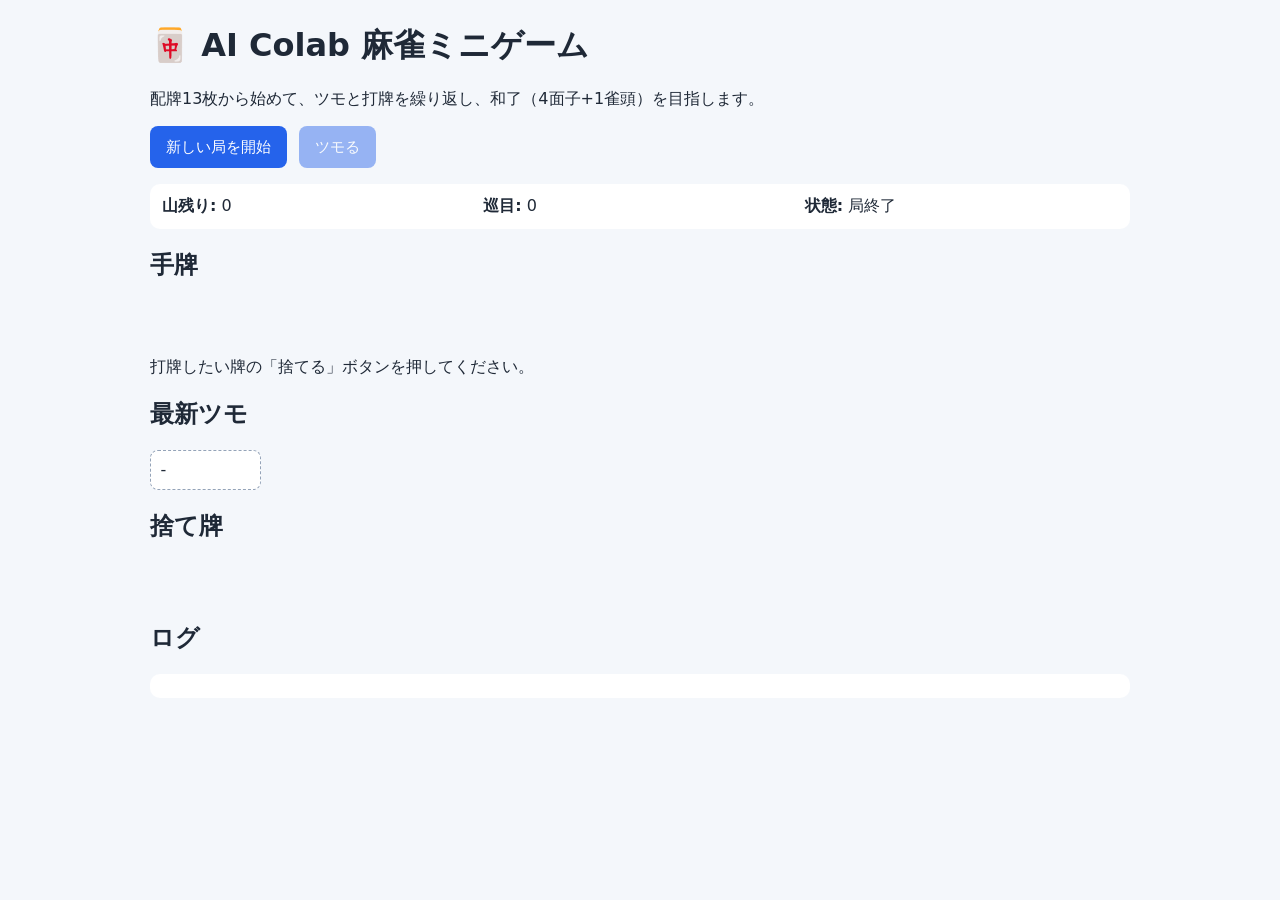
==== mahjong-app/index.html @ 14a49cab "Add browser-based mahjong mini game app" ====
<!doctype html>
<html lang="ja">
<head>
  <meta charset="UTF-8" />
  <meta name="viewport" content="width=device-width, initial-scale=1.0" />
  <title>AI Colab 麻雀ミニゲーム</title>
  <link rel="stylesheet" href="styles.css" />
</head>
<body>
  <main class="container">
    <h1>🀄 AI Colab 麻雀ミニゲーム</h1>
    <p class="lead">配牌13枚から始めて、ツモと打牌を繰り返し、和了（4面子+1雀頭）を目指します。</p>

    <section class="controls">
      <button id="new-game-btn">新しい局を開始</button>
      <button id="draw-btn" disabled>ツモる</button>
    </section>

    <section class="status-grid">
      <div><strong>山残り:</strong> <span id="wall-count">0</span></div>
      <div><strong>巡目:</strong> <span id="turn-count">0</span></div>
      <div><strong>状態:</strong> <span id="game-state">未開始</span></div>
    </section>

    <section>
      <h2>手牌</h2>
      <div id="hand" class="tile-row"></div>
      <p class="hint">打牌したい牌の「捨てる」ボタンを押してください。</p>
    </section>

    <section>
      <h2>最新ツモ</h2>
      <div id="drawn-tile" class="drawn-tile">-</div>
    </section>

    <section>
      <h2>捨て牌</h2>
      <div id="discards" class="tile-row"></div>
    </section>

    <section>
      <h2>ログ</h2>
      <ul id="log"></ul>
    </section>
  </main>

  <script src="script.js"></script>
</body>
</html>
---- mahjong-app/styles.css ----
:root {
  color-scheme: light;
  font-family: "Hiragino Kaku Gothic ProN", "Yu Gothic", system-ui, sans-serif;
}

body {
  margin: 0;
  background: #f4f7fb;
  color: #1f2937;
}

.container {
  max-width: 980px;
  margin: 0 auto;
  padding: 1.5rem;
}

h1 {
  margin-top: 0;
}

.lead {
  margin-bottom: 1rem;
}

.controls {
  display: flex;
  gap: 0.75rem;
  margin-bottom: 1rem;
}

button {
  border: 0;
  border-radius: 8px;
  padding: 0.65rem 1rem;
  background: #2563eb;
  color: #fff;
  cursor: pointer;
  font-size: 0.95rem;
}

button:disabled {
  opacity: 0.45;
  cursor: not-allowed;
}

.status-grid {
  display: grid;
  grid-template-columns: repeat(auto-fit, minmax(130px, 1fr));
  gap: 0.5rem;
  margin: 1rem 0;
  padding: 0.75rem;
  background: #fff;
  border-radius: 10px;
}

.tile-row {
  display: flex;
  flex-wrap: wrap;
  gap: 0.5rem;
  min-height: 2.5rem;
}

.tile {
  background: #fff;
  border: 1px solid #d1d5db;
  border-radius: 8px;
  padding: 0.45rem;
  min-width: 62px;
  text-align: center;
}

.tile-code {
  font-size: 1.1rem;
  display: block;
}

.tile button {
  margin-top: 0.25rem;
  font-size: 0.8rem;
  padding: 0.25rem 0.5rem;
  background: #ef4444;
}

.drawn-tile {
  display: inline-block;
  min-width: 90px;
  padding: 0.6rem;
  border-radius: 8px;
  border: 1px dashed #94a3b8;
  background: #fff;
}

#log {
  background: #fff;
  border-radius: 10px;
  padding: 0.75rem 1rem;
  max-height: 220px;
  overflow: auto;
}

#log li {
  margin: 0.35rem 0;
}
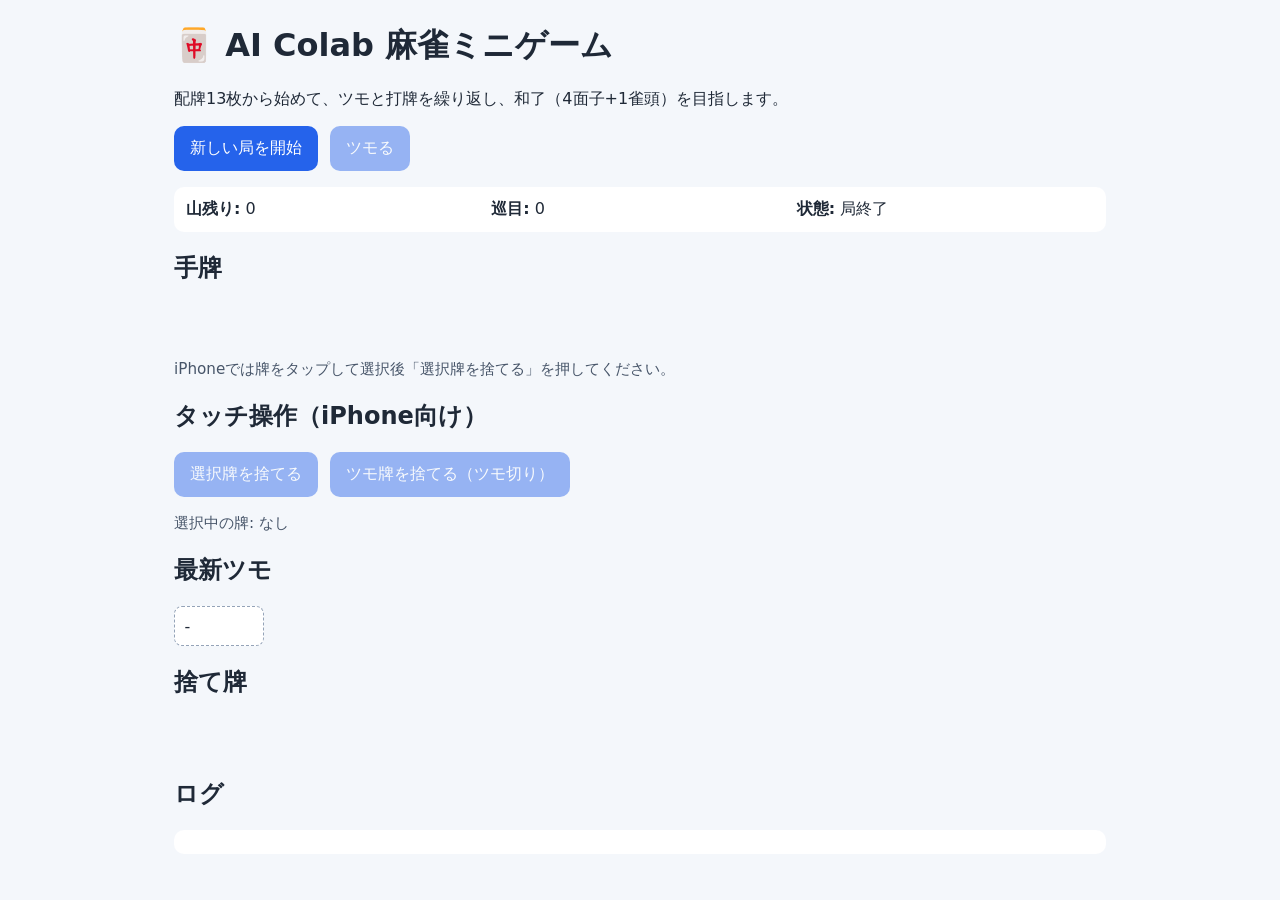
==== commit 58559c8e: "Improve mahjong app touch UX for iPhone play" ====
--- a/mahjong-app/index.html
+++ b/mahjong-app/index.html
@@ -2,7 +2,9 @@
 <html lang="ja">
 <head>
   <meta charset="UTF-8" />
-  <meta name="viewport" content="width=device-width, initial-scale=1.0" />
+  <meta name="viewport" content="width=device-width, initial-scale=1.0, viewport-fit=cover" />
+  <meta name="apple-mobile-web-app-capable" content="yes" />
+  <meta name="apple-mobile-web-app-status-bar-style" content="default" />
   <title>AI Colab 麻雀ミニゲーム</title>
   <link rel="stylesheet" href="styles.css" />
 </head>
@@ -25,7 +27,16 @@
     <section>
       <h2>手牌</h2>
       <div id="hand" class="tile-row"></div>
-      <p class="hint">打牌したい牌の「捨てる」ボタンを押してください。</p>
+      <p class="hint">iPhoneでは牌をタップして選択後「選択牌を捨てる」を押してください。</p>
+    </section>
+
+    <section>
+      <h2>タッチ操作（iPhone向け）</h2>
+      <div class="touch-actions">
+        <button id="discard-selected-btn" disabled>選択牌を捨てる</button>
+        <button id="discard-drawn-btn" disabled>ツモ牌を捨てる（ツモ切り）</button>
+      </div>
+      <p id="selected-tile-label" class="hint">選択中の牌: なし</p>
     </section>
 
     <section>
--- a/mahjong-app/styles.css
+++ b/mahjong-app/styles.css
@@ -1,6 +1,10 @@
 :root {
   color-scheme: light;
   font-family: "Hiragino Kaku Gothic ProN", "Yu Gothic", system-ui, sans-serif;
+}
+
+* {
+  box-sizing: border-box;
 }
 
 body {
@@ -23,20 +27,24 @@
   margin-bottom: 1rem;
 }
 
-.controls {
+.controls,
+.touch-actions {
   display: flex;
+  flex-wrap: wrap;
   gap: 0.75rem;
   margin-bottom: 1rem;
 }
 
 button {
   border: 0;
-  border-radius: 8px;
-  padding: 0.65rem 1rem;
+  border-radius: 10px;
+  padding: 0.75rem 1rem;
   background: #2563eb;
   color: #fff;
   cursor: pointer;
-  font-size: 0.95rem;
+  font-size: 1rem;
+  min-height: 44px;
+  touch-action: manipulation;
 }
 
 button:disabled {
@@ -63,11 +71,17 @@
 
 .tile {
   background: #fff;
-  border: 1px solid #d1d5db;
-  border-radius: 8px;
+  border: 2px solid #d1d5db;
+  border-radius: 10px;
   padding: 0.45rem;
   min-width: 62px;
   text-align: center;
+  cursor: pointer;
+}
+
+.tile.selected {
+  border-color: #2563eb;
+  box-shadow: 0 0 0 3px rgba(37, 99, 235, 0.18);
 }
 
 .tile-code {
@@ -77,18 +91,25 @@
 
 .tile button {
   margin-top: 0.25rem;
-  font-size: 0.8rem;
-  padding: 0.25rem 0.5rem;
+  font-size: 0.85rem;
+  padding: 0.35rem 0.55rem;
   background: #ef4444;
 }
 
 .drawn-tile {
-  display: inline-block;
+  display: inline-flex;
+  align-items: center;
+  gap: 0.5rem;
   min-width: 90px;
   padding: 0.6rem;
   border-radius: 8px;
   border: 1px dashed #94a3b8;
   background: #fff;
+}
+
+.hint {
+  color: #475569;
+  font-size: 0.95rem;
 }
 
 #log {
@@ -102,3 +123,27 @@
 #log li {
   margin: 0.35rem 0;
 }
+
+@media (max-width: 640px) {
+  .container {
+    padding: 1rem;
+  }
+
+  h1 {
+    font-size: 1.4rem;
+  }
+
+  .tile {
+    min-width: 54px;
+    padding: 0.4rem;
+  }
+
+  .tile-code {
+    font-size: 1rem;
+  }
+
+  .controls button,
+  .touch-actions button {
+    flex: 1 1 100%;
+  }
+}
